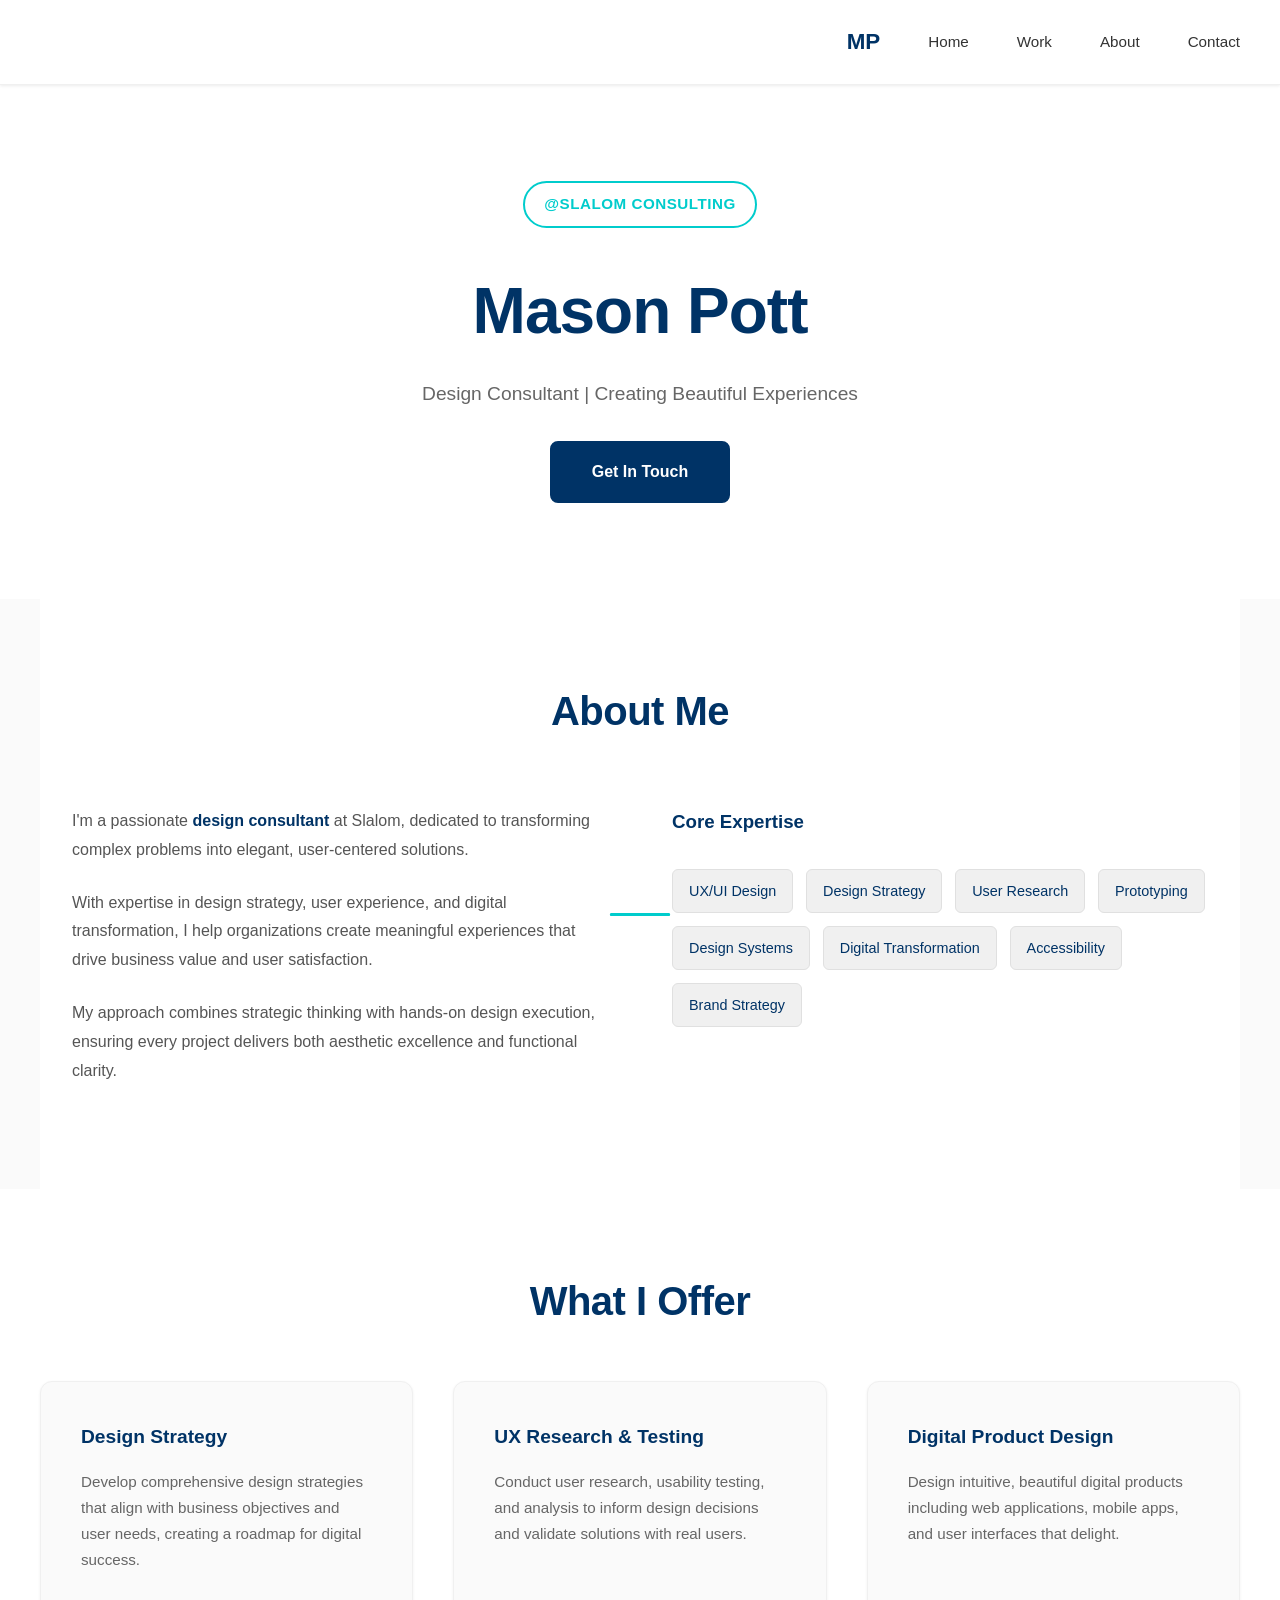
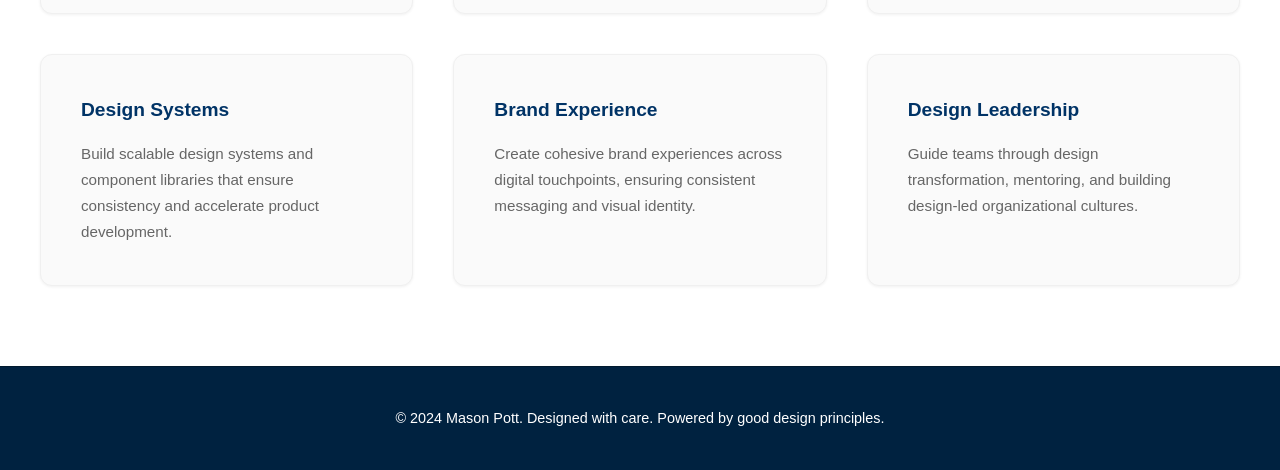
==== index.html @ 9407b0eb "first commit" ====
<!DOCTYPE html>
<html lang="en">
<head>
    <meta charset="UTF-8">
    <meta name="viewport" content="width=device-width, initial-scale=1.0">
    <title>Mason Pott | Design Consultant at Slalom</title>
    <link rel="stylesheet" href="css/styles.css">
</head>
<body>
    <!-- Navigation -->
    <nav>
        <ul>
            <li><a href="index.html" class="nav-brand">MP</a></li>
            <li><a href="#home">Home</a></li>
            <li><a href="pages/work.html">Work</a></li>
            <li><a href="pages/about.html">About</a></li>
            <li><a href="pages/contact.html">Contact</a></li>
        </ul>
    </nav>

    <!-- Hero Section -->
    <section class="hero" id="home">
        <div class="company">@Slalom Consulting</div>
        <h1>Mason Pott</h1>
        <p class="tagline">Design Consultant | Creating Beautiful Experiences</p>
        <a href="pages/contact.html" class="cta-button">Get In Touch</a>
    </section>

    <!-- About Section -->
    <section class="about" id="about">
        <h2 class="section-title">About Me</h2>
        <div class="about-content">
            <div class="about-text">
                <p>
                    I'm a passionate <strong>design consultant</strong> at Slalom, dedicated to transforming complex problems into elegant, user-centered solutions.
                </p>
                <p>
                    With expertise in design strategy, user experience, and digital transformation, I help organizations create meaningful experiences that drive business value and user satisfaction.
                </p>
                <p>
                    My approach combines strategic thinking with hands-on design execution, ensuring every project delivers both aesthetic excellence and functional clarity.
                </p>
            </div>
            <div>
                <h3 style="color: #003366; margin-bottom: 1rem;">Core Expertise</h3>
                <div class="skills">
                    <span class="skill-badge">UX/UI Design</span>
                    <span class="skill-badge">Design Strategy</span>
                    <span class="skill-badge">User Research</span>
                    <span class="skill-badge">Prototyping</span>
                    <span class="skill-badge">Design Systems</span>
                    <span class="skill-badge">Digital Transformation</span>
                    <span class="skill-badge">Accessibility</span>
                    <span class="skill-badge">Brand Strategy</span>
                </div>
            </div>
        </div>
    </section>

    <!-- Services Section -->
    <section class="services" id="services">
        <div class="services-container">
            <h2 class="section-title">What I Offer</h2>
            <div class="services-grid">
                <div class="service-card">
                    <h3>Design Strategy</h3>
                    <p>Develop comprehensive design strategies that align with business objectives and user needs, creating a roadmap for digital success.</p>
                </div>
                <div class="service-card">
                    <h3>UX Research & Testing</h3>
                    <p>Conduct user research, usability testing, and analysis to inform design decisions and validate solutions with real users.</p>
                </div>
                <div class="service-card">
                    <h3>Digital Product Design</h3>
                    <p>Design intuitive, beautiful digital products including web applications, mobile apps, and user interfaces that delight.</p>
                </div>
                <div class="service-card">
                    <h3>Design Systems</h3>
                    <p>Build scalable design systems and component libraries that ensure consistency and accelerate product development.</p>
                </div>
                <div class="service-card">
                    <h3>Brand Experience</h3>
                    <p>Create cohesive brand experiences across digital touchpoints, ensuring consistent messaging and visual identity.</p>
                </div>
                <div class="service-card">
                    <h3>Design Leadership</h3>
                    <p>Guide teams through design transformation, mentoring, and building design-led organizational cultures.</p>
                </div>
            </div>
        </div>
    </section>

    <!-- Footer -->
    <footer>
        <p>&copy; 2024 Mason Pott. Designed with care. Powered by good design principles.</p>
    </footer>
</body>
</html>
---- css/styles.css ----
* {
    margin: 0;
    padding: 0;
    box-sizing: border-box;
}

body {
    font-family: -apple-system, BlinkMacSystemFont, 'Segoe UI', 'Roboto', 'Oxygen', 'Ubuntu', sans-serif;
    line-height: 1.6;
    color: #333;
    background: #fafafa;
}

/* Navigation */
nav {
    background: white;
    padding: 1.5rem 2rem;
    position: sticky;
    top: 0;
    z-index: 100;
    box-shadow: 0 1px 3px rgba(0, 0, 0, 0.08);
    border-bottom: 1px solid #f0f0f0;
}

nav ul {
    max-width: 1200px;
    margin: 0 auto;
    display: flex;
    justify-content: flex-end;
    gap: 3rem;
    list-style: none;
    align-items: center;
}

nav a {
    color: #333;
    text-decoration: none;
    font-weight: 500;
    font-size: 0.95rem;
    transition: color 0.3s ease;
}

nav a:hover {
    color: #00cccc;
}

.nav-brand {
    margin-right: auto;
    font-weight: 700;
    font-size: 1.4rem;
    color: #003366;
}

/* Hero Section */
.hero {
    background: white;
    color: #003366;
    padding: 6rem 2rem;
    text-align: center;
    min-height: 500px;
    display: flex;
    flex-direction: column;
    justify-content: center;
    align-items: center;
}

.hero h1 {
    font-size: 4rem;
    margin-bottom: 1rem;
    font-weight: 700;
    letter-spacing: -1px;
}

.hero .tagline {
    font-size: 1.2rem;
    margin-bottom: 2rem;
    color: #666;
    font-weight: 400;
}

.hero .company {
    font-size: 0.95rem;
    color: #00cccc;
    display: inline-block;
    padding: 0.6rem 1.2rem;
    border: 2px solid #00cccc;
    border-radius: 50px;
    margin-bottom: 2rem;
    font-weight: 600;
    text-transform: uppercase;
    letter-spacing: 0.5px;
}

.cta-button {
    display: inline-block;
    background: #003366;
    color: white;
    padding: 1rem 2.5rem;
    border-radius: 8px;
    text-decoration: none;
    font-weight: 600;
    transition: all 0.3s ease;
    border: 2px solid #003366;
}

.cta-button:hover {
    background: white;
    color: #003366;
    transform: translateY(-2px);
    box-shadow: 0 8px 20px rgba(0, 51, 102, 0.15);
}

/* About Section */
.about {
    background: white;
    padding: 5rem 2rem;
    max-width: 1200px;
    margin: 0 auto;
}

.section-title {
    font-size: 2.5rem;
    color: #003366;
    margin-bottom: 1rem;
    text-align: center;
    font-weight: 700;
    letter-spacing: -0.5px;
}

.section-title::after {
    content: '';
    position: absolute;
    width: 60px;
    height: 3px;
    background: #00cccc;
    bottom: -1rem;
    left: 50%;
    transform: translateX(-50%);
    border-radius: 2px;
    display: block;
}

.about-content {
    display: grid;
    grid-template-columns: 1fr 1fr;
    gap: 4rem;
    align-items: start;
    margin-top: 4rem;
}

.about-text p {
    font-size: 1rem;
    color: #555;
    margin-bottom: 1.5rem;
    line-height: 1.8;
}

.about-text strong {
    color: #003366;
    font-weight: 600;
}

.skills {
    display: flex;
    flex-wrap: wrap;
    gap: 0.8rem;
    margin-top: 2rem;
}

.skill-badge {
    background: #f0f0f0;
    color: #003366;
    padding: 0.6rem 1rem;
    border-radius: 6px;
    font-size: 0.9rem;
    font-weight: 500;
    border: 1px solid #e0e0e0;
}

/* Services Section */
.services {
    background: white;
    padding: 5rem 2rem;
}

.services-container {
    max-width: 1200px;
    margin: 0 auto;
}

.services-grid {
    display: grid;
    grid-template-columns: repeat(auto-fit, minmax(300px, 1fr));
    gap: 2.5rem;
    margin-top: 3rem;
}

.service-card {
    background: #fafafa;
    padding: 2.5rem;
    border-radius: 12px;
    box-shadow: 0 1px 3px rgba(0, 0, 0, 0.06);
    transition: all 0.3s ease;
    border: 1px solid #f0f0f0;
}

.service-card:hover {
    transform: translateY(-4px);
    box-shadow: 0 8px 20px rgba(0, 51, 102, 0.1);
    border-color: #00cccc;
}

.service-card h3 {
    color: #003366;
    margin-bottom: 1rem;
    font-size: 1.2rem;
    font-weight: 600;
}

.service-card p {
    color: #666;
    line-height: 1.7;
    font-size: 0.95rem;
}

/* Contact Section */
.contact {
    background: #003366;
    color: white;
    padding: 5rem 2rem;
    text-align: center;
}

.contact-container {
    max-width: 600px;
    margin: 0 auto;
}

.contact h2 {
    font-size: 2.5rem;
    margin-bottom: 1.5rem;
    font-weight: 700;
    letter-spacing: -0.5px;
}

.contact p {
    font-size: 1.05rem;
    margin-bottom: 2rem;
    opacity: 0.9;
}

.contact-links {
    display: flex;
    justify-content: center;
    gap: 1.5rem;
    margin-top: 2rem;
    flex-wrap: wrap;
}

.contact-link {
    display: inline-block;
    background: white;
    color: #003366;
    padding: 0.8rem 1.8rem;
    border-radius: 8px;
    text-decoration: none;
    transition: all 0.3s ease;
    font-weight: 600;
    border: 2px solid white;
}

.contact-link:hover {
    background: transparent;
    color: white;
    transform: translateY(-2px);
}

/* Footer */
footer {
    background: #002240;
    color: white;
    text-align: center;
    padding: 2.5rem;
    font-size: 0.9rem;
    border-top: 1px solid #001a2e;
}

/* Responsive */
@media (max-width: 768px) {
    .hero h1 {
        font-size: 2.8rem;
    }

    .hero .tagline {
        font-size: 1rem;
    }

    .about-content {
        grid-template-columns: 1fr;
        gap: 2rem;
    }

    .section-title {
        font-size: 1.8rem;
    }

    nav ul {
        gap: 1.5rem;
    }

    .cta-button {
        padding: 0.8rem 2rem;
    }

    .hero {
        padding: 4rem 2rem;
        min-height: auto;
    }
}
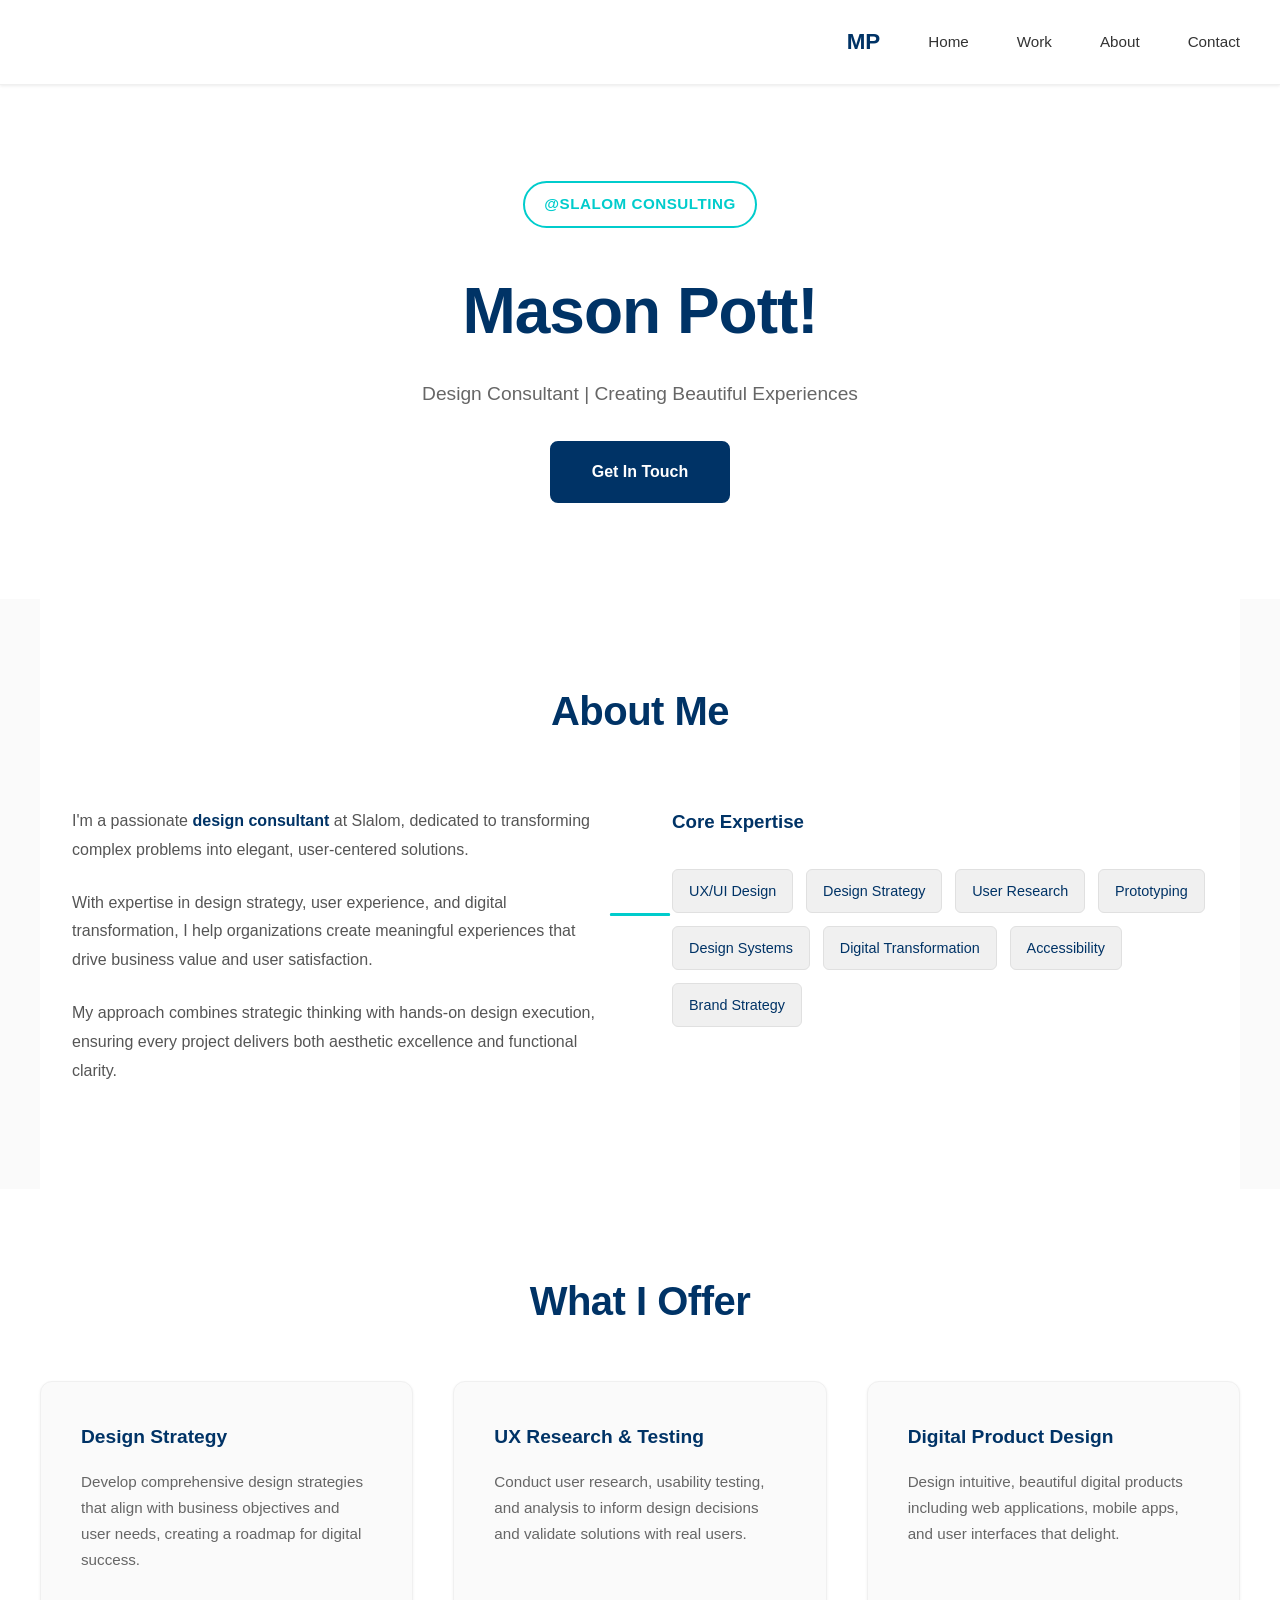
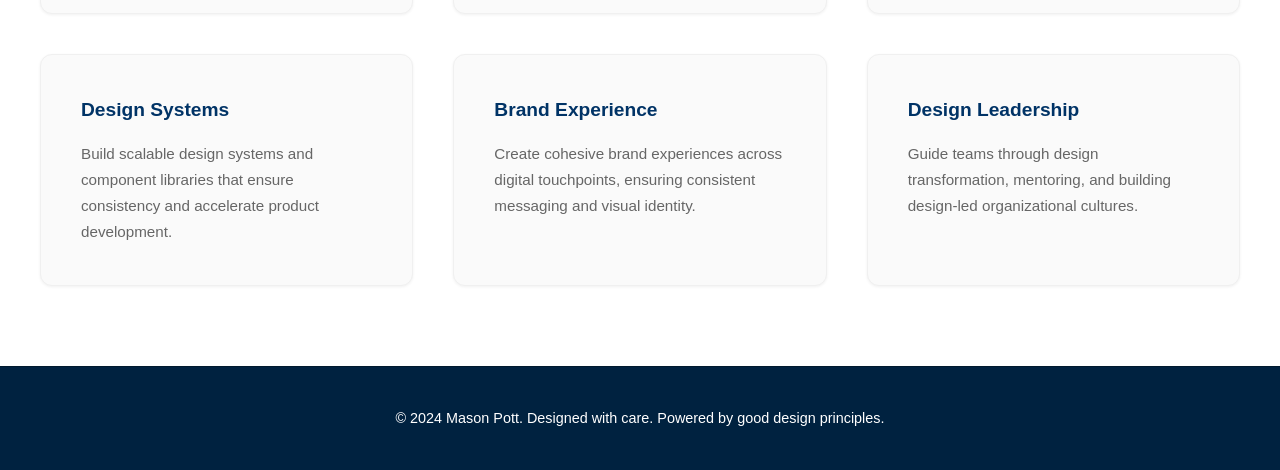
==== commit 398c73b0: "small change" ====
--- a/index.html
+++ b/index.html
@@ -21,7 +21,7 @@
     <!-- Hero Section -->
     <section class="hero" id="home">
         <div class="company">@Slalom Consulting</div>
-        <h1>Mason Pott</h1>
+        <h1>Mason Pott!</h1>
         <p class="tagline">Design Consultant | Creating Beautiful Experiences</p>
         <a href="pages/contact.html" class="cta-button">Get In Touch</a>
     </section>
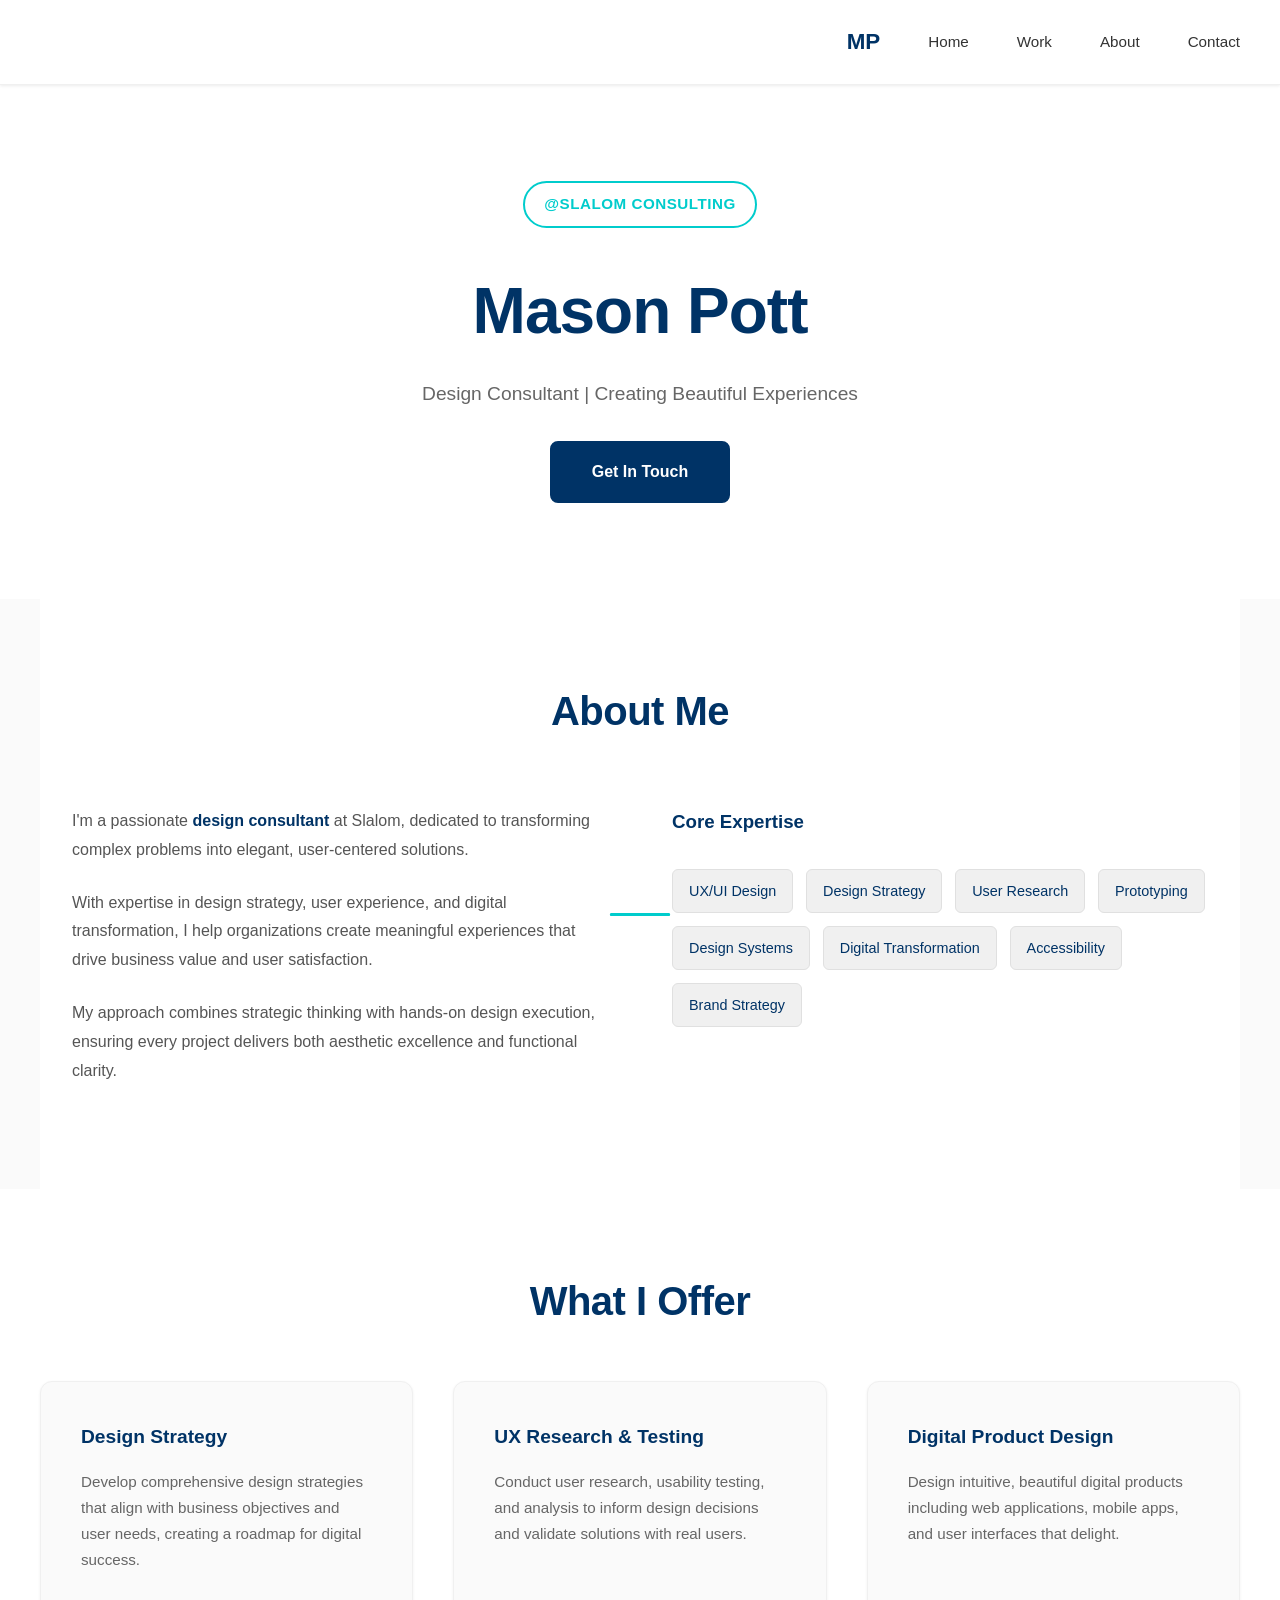
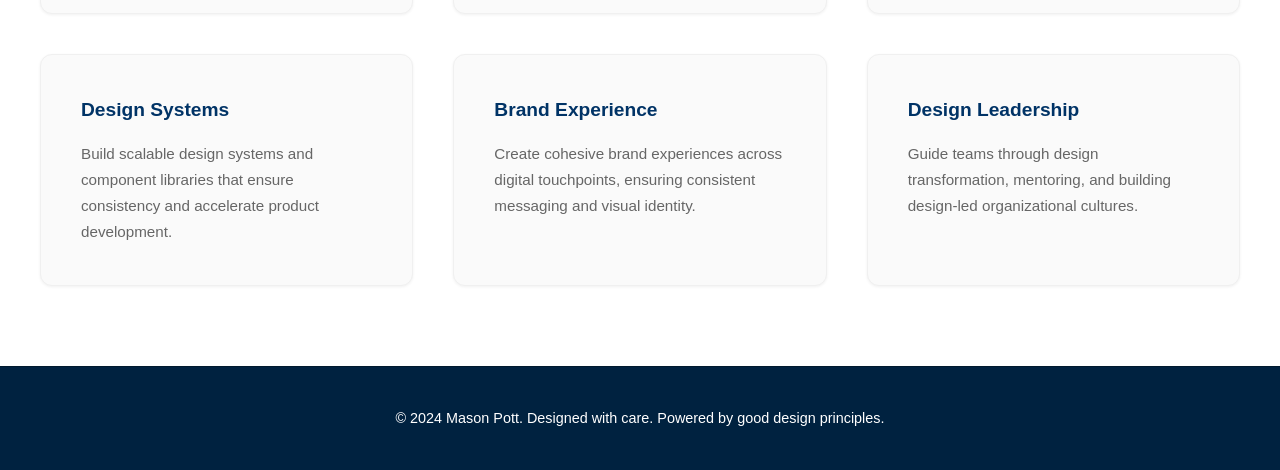
==== commit b1557ccd: "confirmed changes worked!" ====
--- a/index.html
+++ b/index.html
@@ -21,7 +21,7 @@
     <!-- Hero Section -->
     <section class="hero" id="home">
         <div class="company">@Slalom Consulting</div>
-        <h1>Mason Pott!</h1>
+        <h1>Mason Pott</h1>
         <p class="tagline">Design Consultant | Creating Beautiful Experiences</p>
         <a href="pages/contact.html" class="cta-button">Get In Touch</a>
     </section>
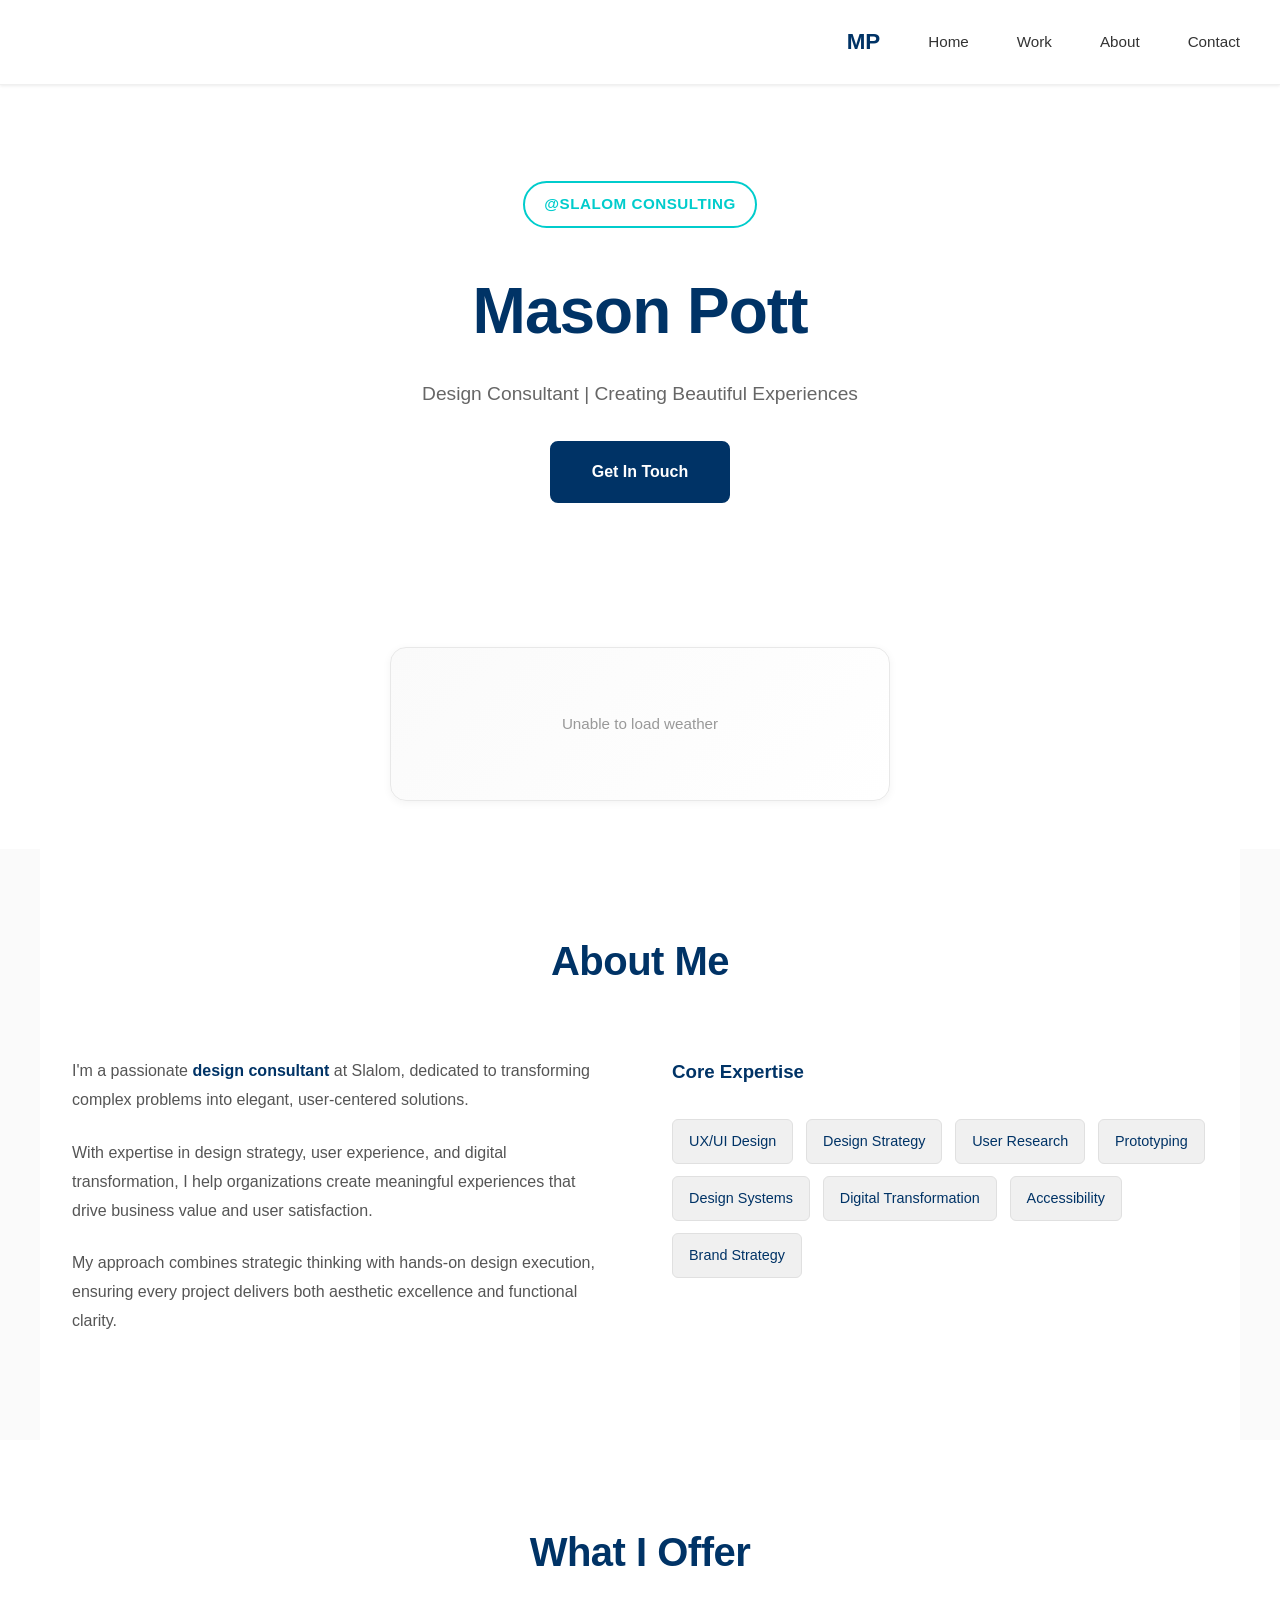
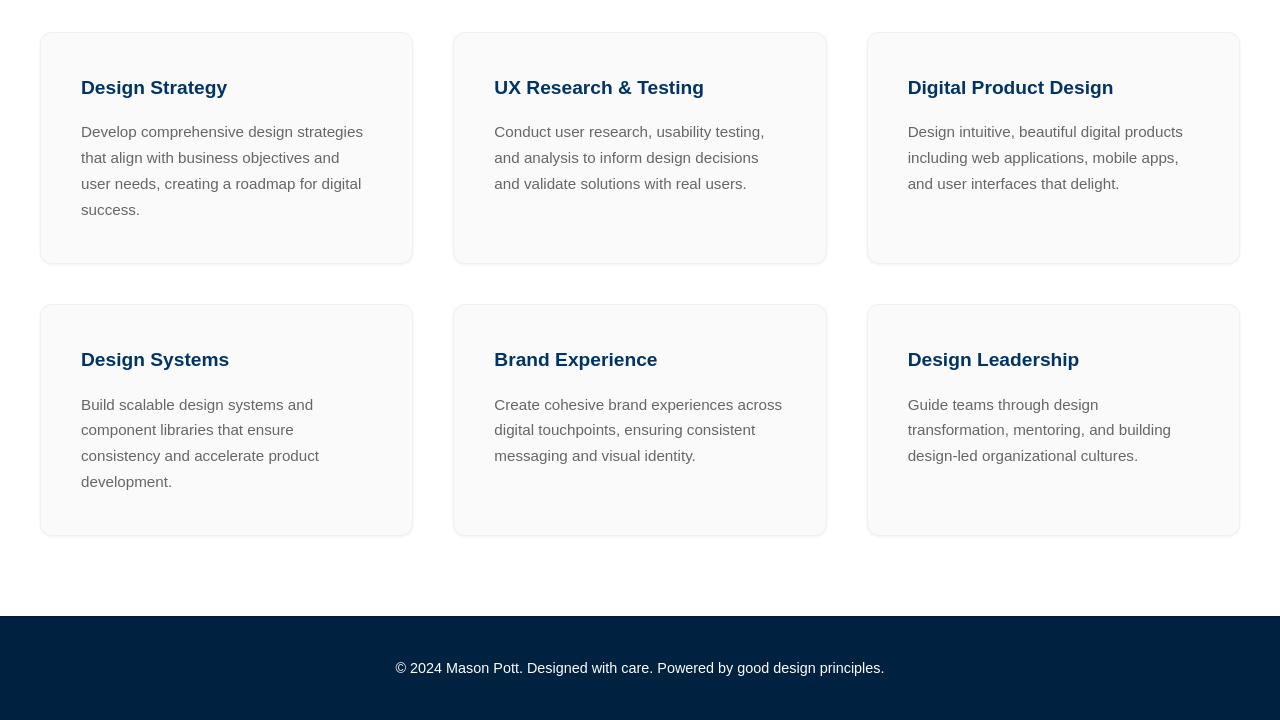
==== commit cbade47b: "add weather widget and functionality to display current weather" ====
--- a/index.html
+++ b/index.html
@@ -26,6 +26,15 @@
         <a href="pages/contact.html" class="cta-button">Get In Touch</a>
     </section>
 
+    <!-- Weather Widget -->
+    <section class="weather-section">
+        <div id="weather-widget" class="weather-card">
+            <div class="weather-loading">
+                <p>Getting your weather...</p>
+            </div>
+        </div>
+    </section>
+
     <!-- About Section -->
     <section class="about" id="about">
         <h2 class="section-title">About Me</h2>
@@ -94,5 +103,138 @@
     <footer>
         <p>&copy; 2024 Mason Pott. Designed with care. Powered by good design principles.</p>
     </footer>
+
+    <script>
+        // Weather code to emoji mapping (WMO codes)
+        const weatherEmojis = {
+            0: '☀️',    // Clear sky
+            1: '🌤️',   // Mainly clear
+            2: '⛅',    // Partly cloudy
+            3: '☁️',    // Overcast
+            45: '🌫️',   // Foggy
+            48: '🌫️',   // Foggy (with hoarfrost)
+            51: '🌧️',   // Light drizzle
+            53: '🌧️',   // Moderate drizzle
+            55: '🌧️',   // Dense drizzle
+            61: '🌧️',   // Slight rain
+            63: '🌧️',   // Moderate rain
+            65: '🌧️',   // Heavy rain
+            71: '❄️',    // Slight snow
+            73: '❄️',    // Moderate snow
+            75: '❄️',    // Heavy snow
+            80: '🌧️',   // Slight rain showers
+            81: '🌧️',   // Moderate rain showers
+            82: '🌧️',   // Violent rain showers
+            85: '❄️',    // Slight snow showers
+            86: '❄️',    // Heavy snow showers
+            95: '⛈️',    // Thunderstorm
+            96: '⛈️',    // Thunderstorm with hail
+            99: '⛈️'     // Thunderstorm with hail
+        };
+
+        // Major US cities for fallback
+        const fallbackCities = [
+            { name: 'New York City', lat: 40.7128, lon: -74.0060 },
+            { name: 'Chicago', lat: 41.8781, lon: -87.6298 },
+            { name: 'Los Angeles', lat: 34.0522, lon: -118.2437 }
+        ];
+
+        function getWeatherEmoji(code) {
+            return weatherEmojis[code] || '🌈';
+        }
+
+        function celsiusToFahrenheit(c) {
+            return Math.round((c * 9/5) + 32);
+        }
+
+        function renderWeatherCard(temp, tempF, emoji, location) {
+            return `
+                <div class="weather-item">
+                    <div class="weather-emoji">${emoji}</div>
+                    <div class="weather-info">
+                        <div class="weather-location">${location}</div>
+                        <div class="weather-temps">
+                            <span class="temp-c">${temp}°C</span>
+                            <span class="temp-divider">/</span>
+                            <span class="temp-f">${tempF}°F</span>
+                        </div>
+                    </div>
+                </div>
+            `;
+        }
+
+        function fetchWeatherForLocation(latitude, longitude, locationName, isUserLocation = false) {
+            const apiUrl = `https://api.open-meteo.com/v1/forecast?latitude=${latitude}&longitude=${longitude}&current=temperature_2m,weather_code&temperature_unit=celsius`;
+            
+            return fetch(apiUrl)
+                .then(response => response.json())
+                .then(data => {
+                    const temp = Math.round(data.current.temperature_2m);
+                    const tempF = celsiusToFahrenheit(temp);
+                    const weatherCode = data.current.weather_code;
+                    const emoji = getWeatherEmoji(weatherCode);
+                    const location = isUserLocation ? '📍 Your Location' : locationName;
+
+                    return renderWeatherCard(temp, tempF, emoji, location);
+                })
+                .catch(error => {
+                    console.error('Error fetching weather:', error);
+                    return null;
+                });
+        }
+
+        function displayFallbackCities() {
+            const weatherWidget = document.getElementById('weather-widget');
+            const promises = fallbackCities.map(city => 
+                fetchWeatherForLocation(city.lat, city.lon, city.name)
+            );
+
+            Promise.all(promises).then(results => {
+                const validResults = results.filter(r => r !== null);
+                if (validResults.length > 0) {
+                    weatherWidget.innerHTML = `
+                        <div class="weather-header">
+                            <p>Enable location access to see your weather</p>
+                        </div>
+                        <div class="weather-cities">
+                            ${validResults.join('')}
+                        </div>
+                    `;
+                } else {
+                    weatherWidget.innerHTML = `
+                        <div class="weather-error">
+                            <p>Unable to load weather</p>
+                        </div>
+                    `;
+                }
+            });
+        }
+
+        // Get user's location
+        if ('geolocation' in navigator) {
+            navigator.geolocation.getCurrentPosition(
+                (position) => {
+                    const { latitude, longitude } = position.coords;
+                    fetchWeatherForLocation(latitude, longitude, null, true)
+                        .then(html => {
+                            if (html) {
+                                const weatherWidget = document.getElementById('weather-widget');
+                                weatherWidget.innerHTML = `
+                                    <div class="weather-content">
+                                        ${html}
+                                    </div>
+                                `;
+                            }
+                        });
+                },
+                (error) => {
+                    console.log('Geolocation error:', error);
+                    displayFallbackCities();
+                }
+            );
+        } else {
+            displayFallbackCities();
+        }
+    </script>
 </body>
 </html>
--- a/css/styles.css
+++ b/css/styles.css
@@ -127,19 +127,6 @@
     letter-spacing: -0.5px;
 }
 
-.section-title::after {
-    content: '';
-    position: absolute;
-    width: 60px;
-    height: 3px;
-    background: #00cccc;
-    bottom: -1rem;
-    left: 50%;
-    transform: translateX(-50%);
-    border-radius: 2px;
-    display: block;
-}
-
 .about-content {
     display: grid;
     grid-template-columns: 1fr 1fr;
@@ -182,6 +169,115 @@
     background: white;
     padding: 5rem 2rem;
 }
+
+/* Weather Widget */
+.weather-section {
+    background: white;
+    padding: 3rem 2rem;
+    display: flex;
+    justify-content: center;
+}
+
+.weather-card {
+    background: linear-gradient(135deg, #fafafa 0%, white 100%);
+    border: 1px solid #e8e8e8;
+    border-radius: 16px;
+    padding: 2rem;
+    max-width: 500px;
+    width: 100%;
+    box-shadow: 0 2px 8px rgba(0, 0, 0, 0.05);
+    transition: all 0.3s ease;
+}
+
+.weather-card:hover {
+    transform: translateY(-2px);
+    box-shadow: 0 8px 20px rgba(0, 51, 102, 0.08);
+}
+
+.weather-content {
+    display: flex;
+    flex-direction: column;
+    align-items: center;
+    gap: 1.5rem;
+}
+
+.weather-header {
+    text-align: center;
+    margin-bottom: 1rem;
+    color: #666;
+    font-size: 0.95rem;
+}
+
+.weather-cities {
+    display: flex;
+    flex-direction: column;
+    gap: 1rem;
+    width: 100%;
+}
+
+.weather-item {
+    display: flex;
+    align-items: center;
+    gap: 1.5rem;
+    padding: 1.2rem;
+    background: white;
+    border-radius: 10px;
+    border: 1px solid #f0f0f0;
+}
+
+.weather-emoji {
+    font-size: 3rem;
+    line-height: 1;
+    min-width: 3.5rem;
+    text-align: center;
+}
+
+.weather-info {
+    display: flex;
+    flex-direction: column;
+    gap: 0.5rem;
+    flex: 1;
+}
+
+.weather-location {
+    font-weight: 600;
+    color: #003366;
+    font-size: 1rem;
+}
+
+.weather-temps {
+    display: flex;
+    align-items: center;
+    gap: 0.6rem;
+    font-size: 1.1rem;
+    color: #666;
+}
+
+.temp-c, .temp-f {
+    font-weight: 600;
+    color: #003366;
+}
+
+.temp-divider {
+    color: #ccc;
+    font-weight: 300;
+}
+
+.weather-loading {
+    text-align: center;
+    padding: 2rem;
+    color: #666;
+    font-size: 1rem;
+}
+
+.weather-error {
+    text-align: center;
+    padding: 2rem;
+    color: #999;
+    font-size: 0.95rem;
+}
+
+/* Services Section */
 
 .services-container {
     max-width: 1200px;
